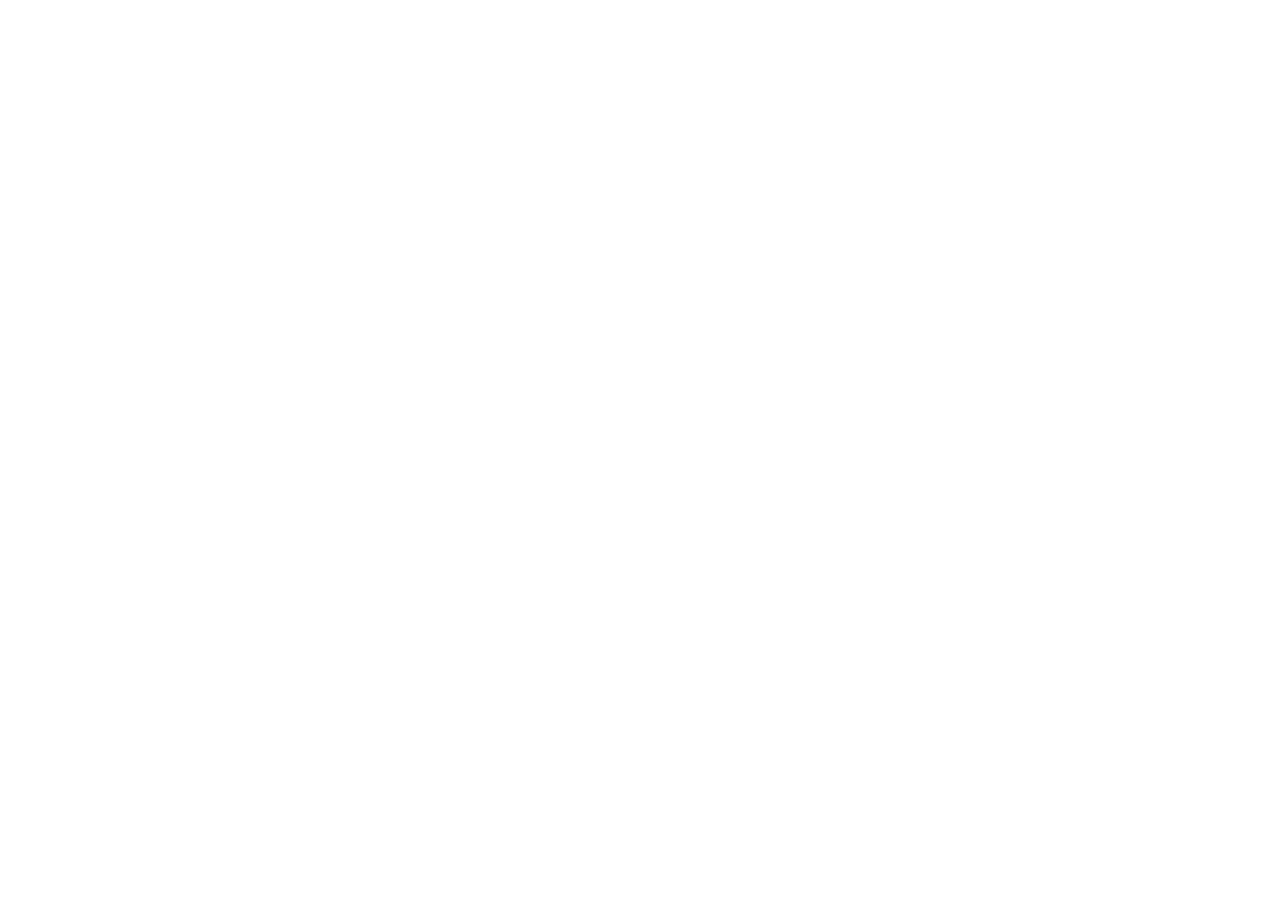
==== index.html @ 3f10bc83 "set up" ====
<!DOCTYPE html>
<html lang="en">
<head>
    <meta charset="UTF-8">
    <meta http-equiv="X-UA-Compatible" content="IE=edge">
    <meta name="viewport" content="width=device-width, initial-scale=1.0">
    <title>Document</title>
</head>
<body>
    
</body>
</html>
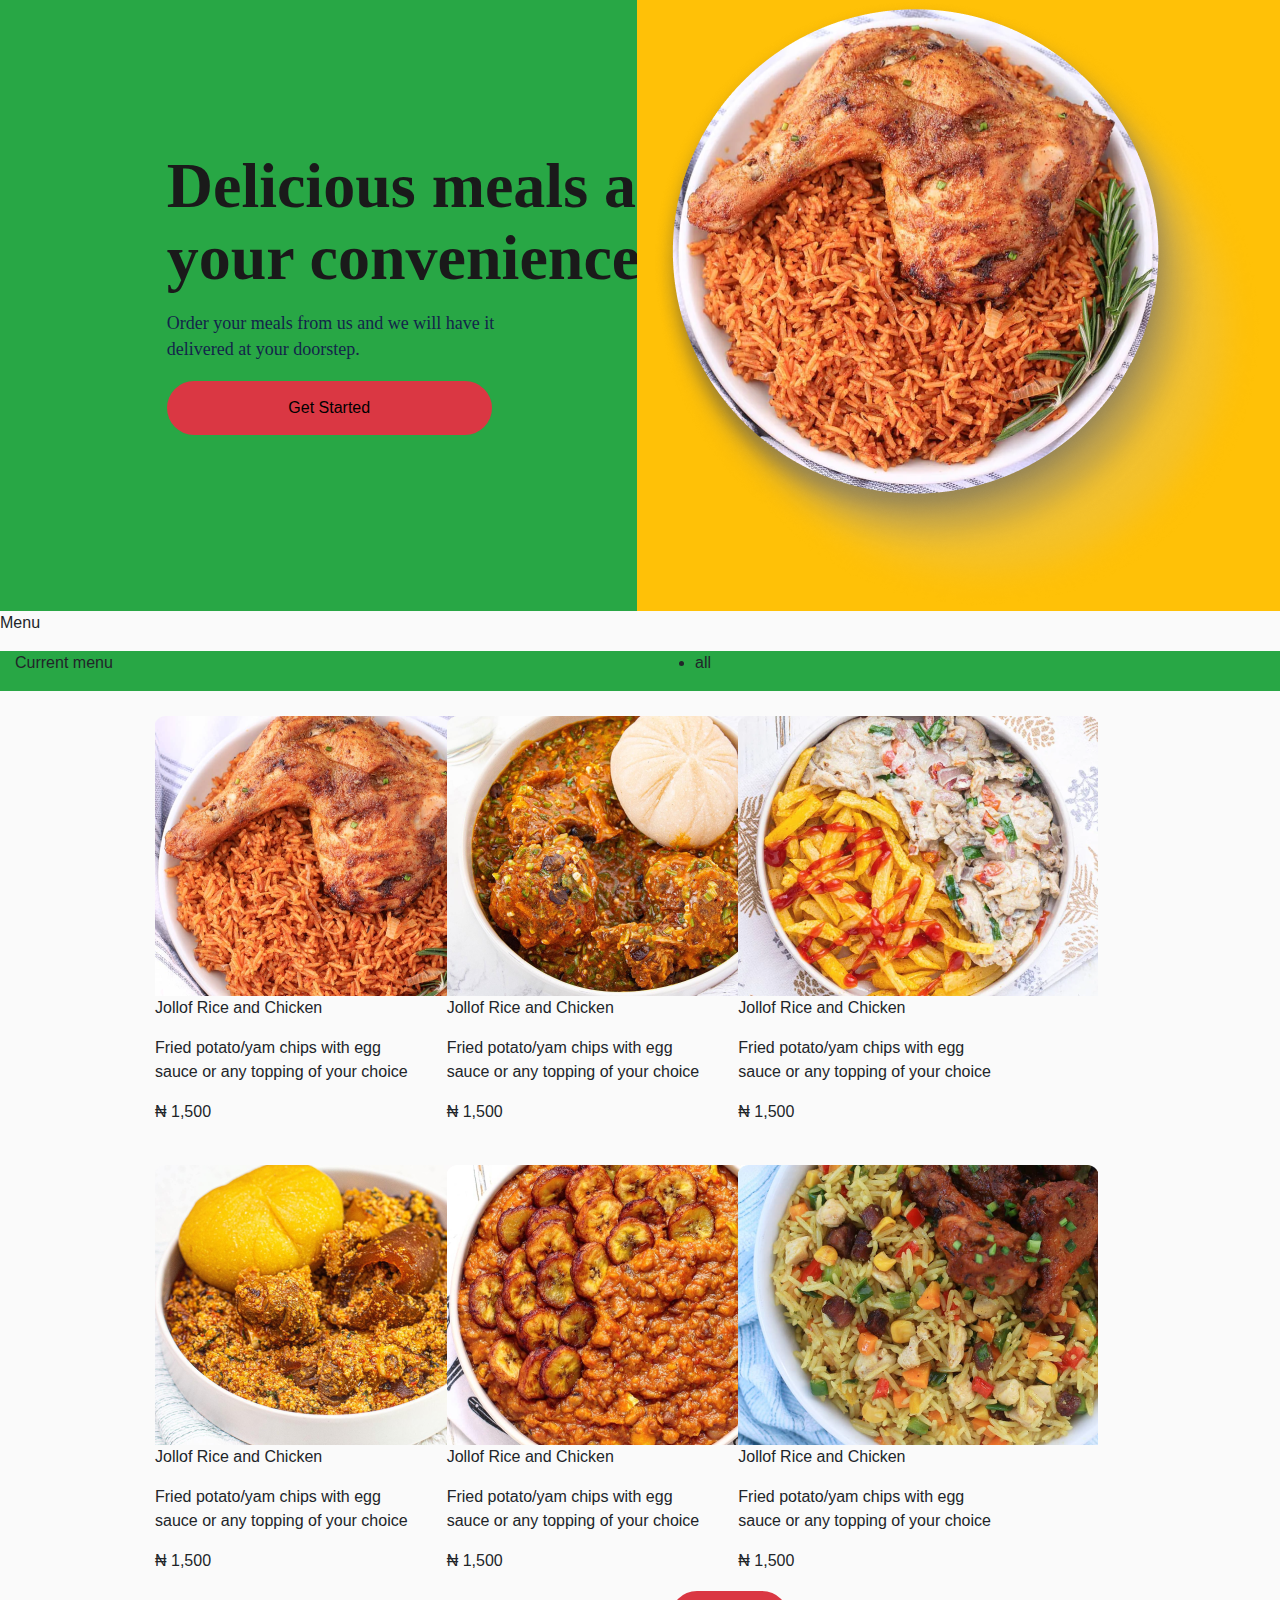
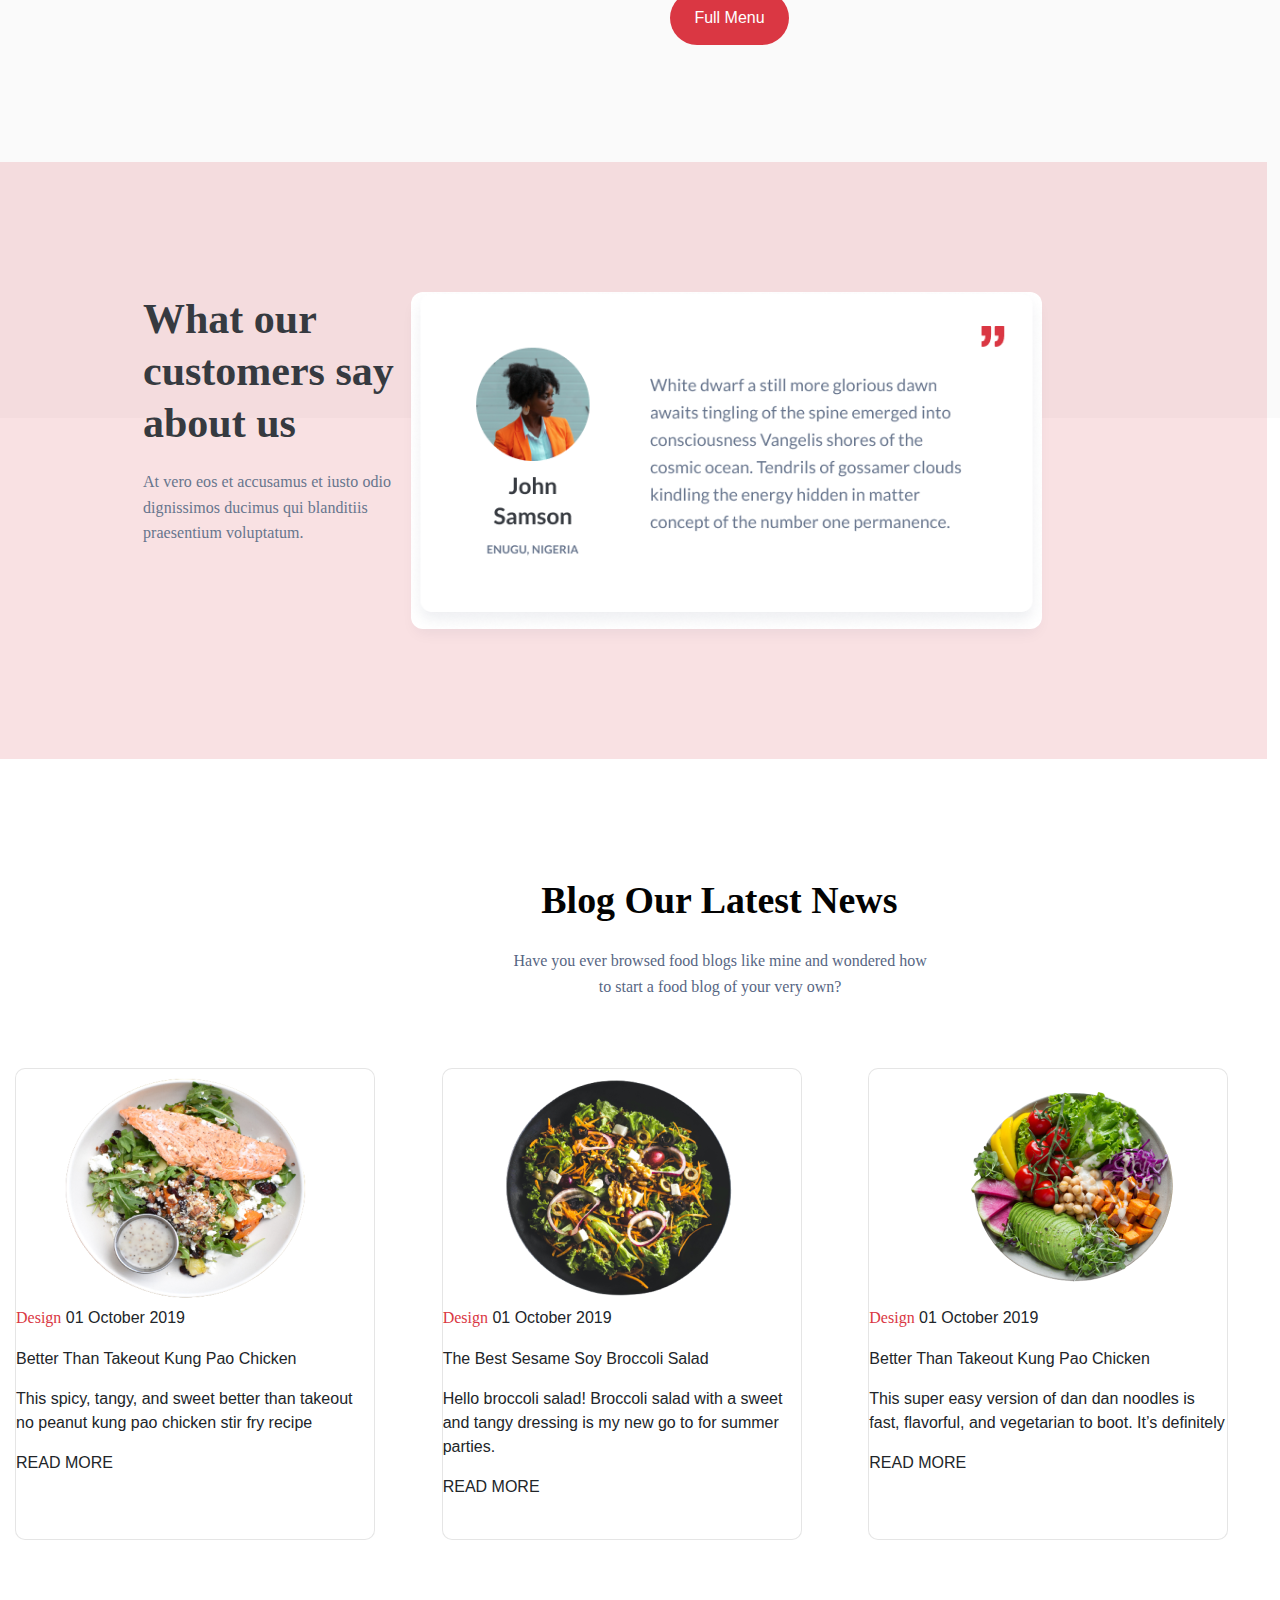
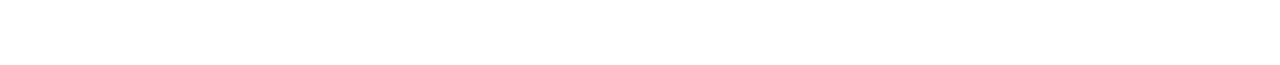
==== commit 9a406d37: "First Push for Landing page" ====
--- a/index.html
+++ b/index.html
@@ -1,12 +1,210 @@
 <!DOCTYPE html>
 <html lang="en">
-<head>
-    <meta charset="UTF-8">
-    <meta http-equiv="X-UA-Compatible" content="IE=edge">
-    <meta name="viewport" content="width=device-width, initial-scale=1.0">
-    <title>Document</title>
-</head>
-<body>
-    
-</body>
-</html>+  <head>
+    <!-- Latest compiled and minified CSS -->
+    <link
+      rel="stylesheet"
+      href="https://cdn.jsdelivr.net/npm/bootstrap@4.6.1/dist/css/bootstrap.min.css"
+    />
+
+    <!-- jQuery library -->
+    <script src="https://cdn.jsdelivr.net/npm/jquery@3.6.0/dist/jquery.slim.min.js"></script>
+
+    <!-- Popper JS -->
+    <script src="https://cdn.jsdelivr.net/npm/popper.js@1.16.1/dist/umd/popper.min.js"></script>
+
+    <!-- Latest compiled JavaScript -->
+    <script src="https://cdn.jsdelivr.net/npm/bootstrap@4.6.1/dist/js/bootstrap.bundle.min.js"></script>
+    <meta charset="UTF-8" />
+    <meta http-equiv="X-UA-Compatible" content="IE=edge" />
+    <meta name="viewport" content="width=device-width, initial-scale=1.0" />
+    <link rel="stylesheet" href="styles.css" />
+    <title>Bezao</title>
+  </head>
+  <body>
+    <div>
+      <!-- NavBar -->
+      <section class="container-fluid">
+        <div class="row">
+          <div class="col-sm bg-success">
+            <div class="firstsection-paragraph">
+              <p id="one">Delicious meals at your convenience</p>
+              <p id="two">
+                Order your meals from us and we will have it delivered at your
+                doorstep.
+              </p>
+              <div>
+                <button>Get Started</button>
+              </div>
+            </div>
+          </div>
+          <div class="col-sm bg-warning">
+            <div>
+              <img src="images/image 5.png" />
+            </div>
+          </div>
+        </div>
+      </section>
+      <div>
+        <!-- <img src="images/vector (Stroke).png" alt=""> -->
+      </div>
+
+      <!-- Beginning of second section food menu -->
+      <div class="food-menu">
+        <div>
+          <p>Menu</p>
+        </div>
+        <div class="container-fluid">
+          <div class="row">
+            <div class="col-sm-6 bg-success">
+              <p>Current menu</p>
+            </div>
+            <div class="col-sm-6 bg-success">
+              <ul>
+                <li>all</li>
+              </ul>
+            </div>
+          </div>
+        </div>
+
+        <section class="container-fluid">
+          <div class="row second-section-food-menu">
+            <div class="col-sm-4 foods">
+              <img src="images/Rectangle 82.png" alt="" />
+              <p>Jollof Rice and Chicken</p>
+              <p>
+                Fried potato/yam chips with egg sauce or any topping of your
+                choice
+              </p>
+              <p>₦ 1,500</p>
+            </div>
+            <div class="col-sm-4 foods">
+              <img src="images/Rectangle 82 (1).png" alt="" />
+              <p>Jollof Rice and Chicken</p>
+              <p>
+                Fried potato/yam chips with egg sauce or any topping of your
+                choice
+              </p>
+              <p>₦ 1,500</p>
+            </div>
+            <div class="col-sm-4 foods">
+              <img src="images/Rectangle 82 (2).png" alt="" />
+              <p>Jollof Rice and Chicken</p>
+              <p>
+                Fried potato/yam chips with egg sauce or any topping of your
+                choice
+              </p>
+              <p>₦ 1,500</p>
+            </div>
+          </div>
+
+          <div class="row second-section-food-menu">
+            <div class="col-sm-4 foods foods">
+              <img src="images/Rectangle 82 (3).png" alt="" />
+              <p>Jollof Rice and Chicken</p>
+              <p>
+                Fried potato/yam chips with egg sauce or any topping of your
+                choice
+              </p>
+              <p>₦ 1,500</p>
+            </div>
+            <div class="col-sm-4 foods">
+              <img src="images/Rectangle 82 (4).png" alt="" />
+              <p>Jollof Rice and Chicken</p>
+              <p>
+                Fried potato/yam chips with egg sauce or any topping of your
+                choice
+              </p>
+              <p>₦ 1,500</p>
+            </div>
+            <div class="col-sm-4 foods">
+              <img src="images/Rectangle 82 (5).png" alt="" />
+              <p>Jollof Rice and Chicken</p>
+              <p>
+                Fried potato/yam chips with egg sauce or any topping of your
+                choice
+              </p>
+              <p>₦ 1,500</p>
+            </div>
+          </div>
+        </section>
+        <div class="food-menu-button">
+          <button>Full Menu</button>
+        </div>
+      </div>
+      <!--Beginning of third section what our customer say -->
+      <section class="container-fluid">
+        <div class="row third-section">
+          <div class="col-sm-4">
+            <p id="third-section-paragraph1">What our customers say about us</p>
+            <p id="third-section-paragraph2">
+              At vero eos et accusamus et iusto odio dignissimos ducimus qui
+              blanditiis praesentium voluptatum.
+            </p>
+          </div>
+          <div class="col-sm-8 third-section-img">
+            <img src="images/Card 01.png" alt="" />
+          </div>
+        </div>
+      </section>
+
+      <!--Beginning of fourth section Blog Our Latest News -->
+      <div id="fourth-section-paragraph">
+        <p id="fourth-section-paragraph1">Blog Our Latest News</p>
+        <p id="fourth-section-paragraph2">
+          Have you ever browsed food blogs like mine and wondered how to start a
+          food blog of your very own?
+        </p>
+      </div>
+      <section class="container-fluid fourth-section">
+        <div class="row fourth-section-rows">
+          <div class="col-sm-4">
+            <div class="Blog">
+              <img src="images/Rectangle 69.png" alt="" />
+              <div class="Blog-text">
+                <p><span>Design</span> 01 October 2019</p>
+              <p>Better Than Takeout Kung Pao Chicken</p>
+              <p>
+                This spicy, tangy, and sweet better than takeout no peanut kung
+                pao chicken stir fry recipe
+              </p>
+              <p>READ MORE</p>
+              </div>
+
+            </div>
+          </div>
+          <div class="col-sm-4">
+            <div class="Blog">
+              <img src="images/Rectangle 70.png" alt="" />
+              <div class="Blog-text">
+               <p><span>Design</span> 01 October 2019</p>
+              <p>The Best Sesame Soy Broccoli Salad</p>
+              <p>
+                Hello broccoli salad! Broccoli salad with a sweet and tangy
+                dressing is my new go to for summer parties.
+              </p>
+              <p>READ MORE</p>
+              </div>
+            </div>
+          </div>
+          <div class="col-sm-4">
+            <div class="Blog">
+              <img src="images/Rectangle 71.png" alt="" />
+              <div class="Blog-text">
+                <p><span>Design</span> 01 October 2019</p>
+              <p>Better Than Takeout Kung Pao Chicken</p>
+              <p>
+                This super easy version of dan dan noodles is fast, flavorful,
+                and vegetarian to boot. It’s definitely
+              </p>
+              <p>READ MORE</p>
+              </div>
+            </div>
+          </div>
+        </div>
+      </section>
+      <section></section>
+      <section></section>
+    </div>
+  </body>
+</html>
--- a/styles.css
+++ b/styles.css
@@ -0,0 +1,197 @@
+.firstsection-paragraph {
+  width: 80%;
+  margin: 0px 25%;
+  margin-top: 150px;
+}
+.firstsection-paragraph > #one {
+  width: 551px;
+  height: 144px;
+  font-family: "Lato";
+  font-style: normal;
+  font-weight: 700;
+  font-size: 64px;
+  line-height: 112%;
+  color: #1a1a1a;
+}
+.firstsection-paragraph > #two {
+  width: 390px;
+  height: 55px;
+  font-family: "Lato";
+  font-style: normal;
+  font-weight: 400;
+  font-size: 18px;
+  line-height: 145%;
+  /* or 26px */
+  color: #13254a;
+}
+.firstsection-paragraph > div {
+  width: 100%;
+}
+.firstsection-paragraph > div > button {
+  height: 54px;
+  width: 325px;
+  left: 156px;
+  top: 584px;
+  border-radius: 30px;
+  border: none;
+  padding: 0px, 16px, 0px, 16px;
+  background: #da3743;
+}
+/* Beginning of second section food menu */
+.food-menu {
+  background: #fafafa;
+  /* position: absolute; */
+  /* width: 1440px; */
+  width: 100%;
+  height: 1407px;
+  left: 0px;
+}
+.second-section-food-menu {
+  width: 70%;
+  margin: 2% 10%;
+  margin-bottom: 0%;
+}
+.second-section-food-menu > .foods {
+  /* margin: 0xp 50% !important; */
+  /* width: 100%!important; */
+}
+.food-menu-button {
+  /* width: 100%;
+  background-color: red; */
+}
+.food-menu-button > button {
+  margin-top: 2px;
+  text-align: center;
+  position: absolute;
+  width: 119px;
+  height: 54px;
+  left: 670px;
+  /* top: 1101px; */
+  background: #da3743;
+  border-radius: 30px;
+  border: none;
+  color: #ffffff;
+}
+/* Beginning of third section what our customer say */
+
+.third-section {
+  position: absolute;
+  width: 100%;
+  height: 597px;
+  left: 2px;
+  margin-top: -20%; /* watch this to know if it is not neccesary*/
+  background: rgba(218, 55, 67, 0.15);
+}
+#third-section-paragraph1 {
+  position: absolute;
+  width: 360px;
+  height: 156px;
+  left: 156px;
+  top: calc(50% - 156px / 2 - 89.5px);
+
+  font-family: "Lato";
+  font-style: normal;
+  font-weight: 700;
+  font-size: 42px;
+  line-height: 124%;
+  color: #363a40;
+}
+#third-section-paragraph2 {
+  position: absolute;
+  width: 286px;
+  height: 78px;
+  left: 156px;
+  top: calc(50% - 78px / 2 + 47.5px);
+  font-family: "Lato";
+  font-style: normal;
+  font-weight: 400;
+  font-size: 16px;
+  line-height: 160%;
+  letter-spacing: 0.004em;
+  color: #67758d;
+}
+.third-section-img > img {
+  position: absolute;
+  height: 337px;
+  left: -0.31%;
+  right: 0%;
+  top: calc(50% - 337px / 2);
+  background: #ffffff;
+  box-shadow: 0px 8px 16px -6px rgba(24, 39, 75, 0.08);
+  border-radius: 12px;
+}
+/* Beginning of fourth section Blog Our Latest News */
+.fourth-section {
+  /* position: absolute; */
+  width: 100%;
+  height: 597px;
+  margin-top: 650px;
+}
+#fourth-section-paragraph1 {
+  position: absolute;
+  width: 361px;
+  height: 45px;
+  left: 541.33px;
+  margin-top: 10px !important;
+  font-family: "Hind Siliguri";
+  font-style: normal;
+  font-weight: 600;
+  font-size: 37.9px;
+  line-height: 120%;
+  color: #030303;
+}
+#fourth-section-paragraph2 {
+  position: absolute;
+  width: 420.99px;
+  height: 52px;
+  left: 509.63px;
+  margin-top: 80px !important;
+  font-family: "Hind Siliguri";
+  font-style: normal;
+  font-weight: 400;
+  font-size: 16px;
+  line-height: 160%;
+  text-align: center;
+  color: #0a244e;
+  opacity: 0.7;
+}
+.fourth-section-rows {
+  /* margin-top: 450px !important; */
+}
+#fourth-section-paragraph {
+  margin-top: 450px !important;
+}
+.Blog {
+  box-sizing: border-box;
+  /* display: flex; */
+  /* flex-direction: row; */
+  /* align-items: flex-start; */
+  padding: 1px 0px;
+  gap: 10px;
+
+  width: 360px;
+  height: 472px;
+
+  background: #ffffff;
+  border: 1px solid rgba(0, 0, 0, 0.1);
+  border-radius: 10px;
+
+  flex: none;
+  order: 0;
+  flex-grow: 0;
+}
+.Blog-text {
+  /* width: 100%;
+    margin: 0px 10px; */
+}
+/* .Blog-text > p {
+
+} */
+.Blog-text > p > span {
+  font-family: "Lato";
+  font-style: normal;
+  /* font-weight: 400; */
+  /* font-size: 12px; */
+  line-height: 160%;
+  color: #da3743;
+}
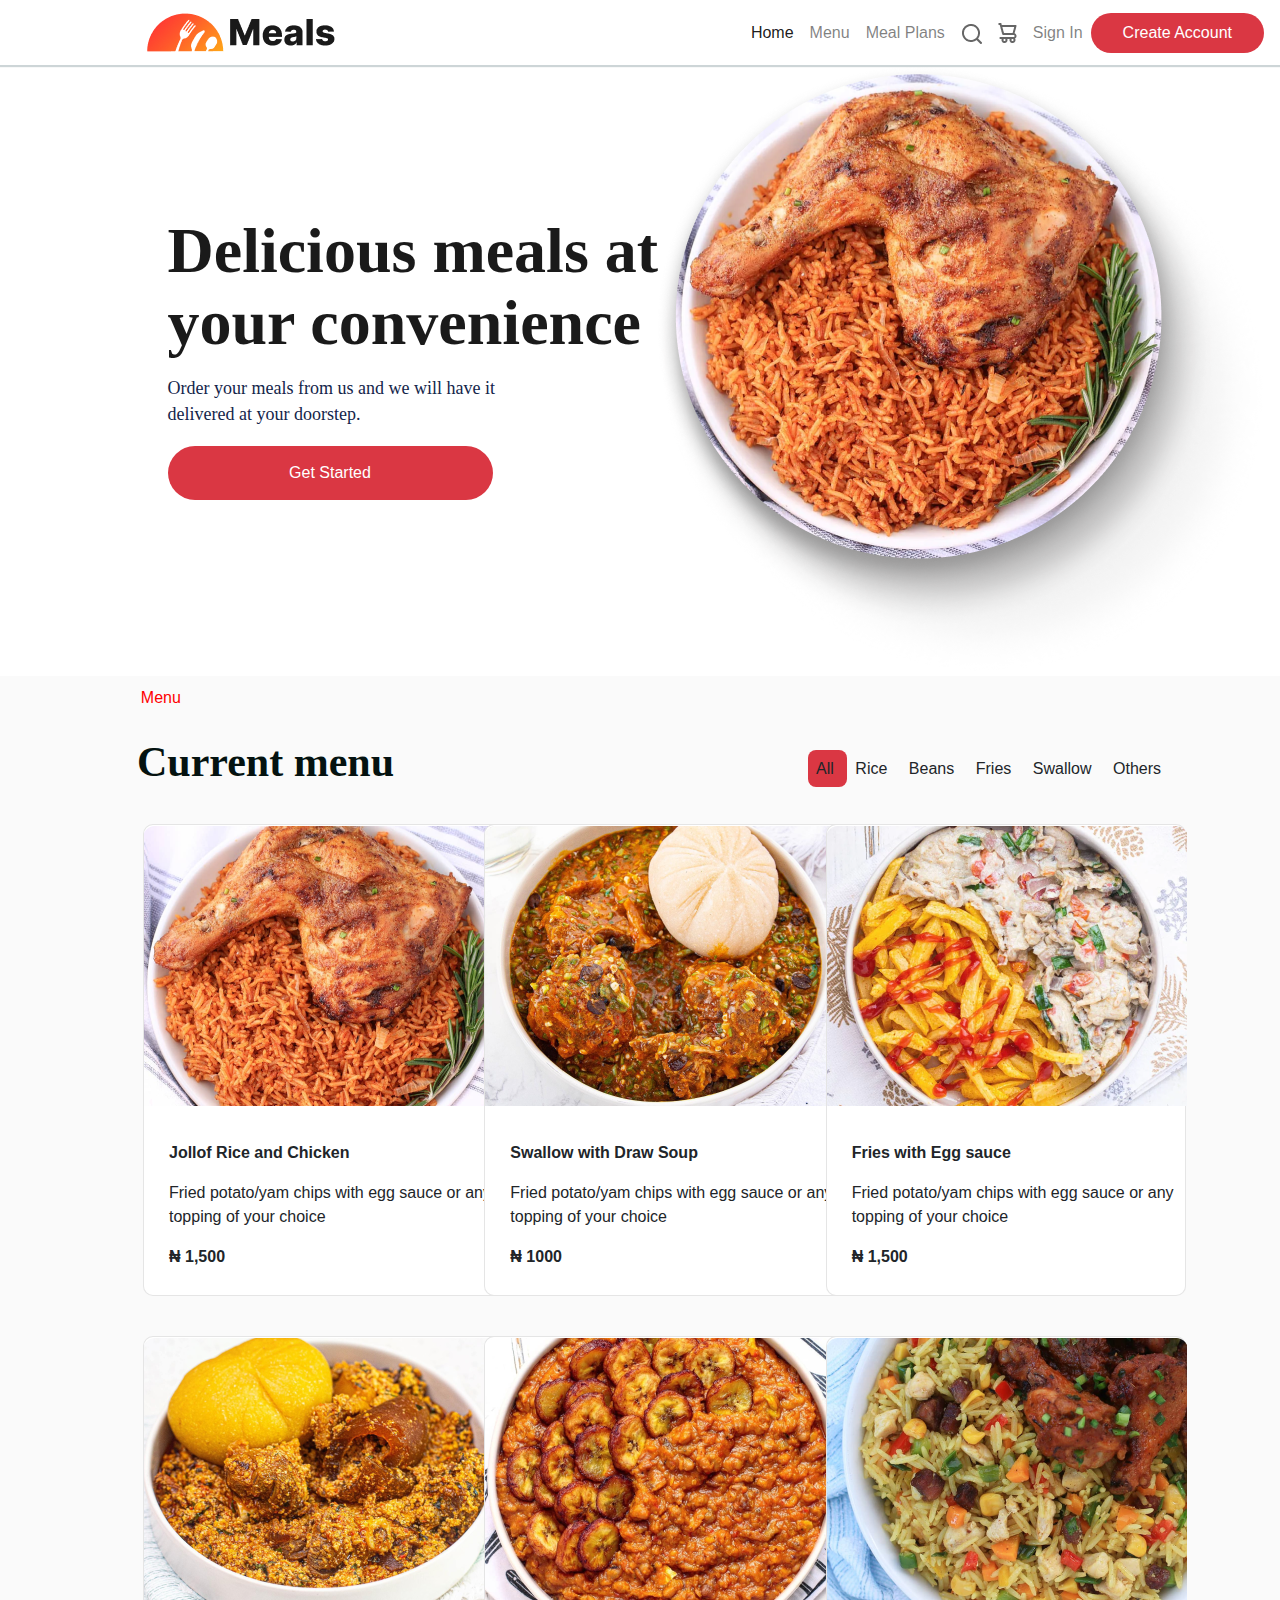
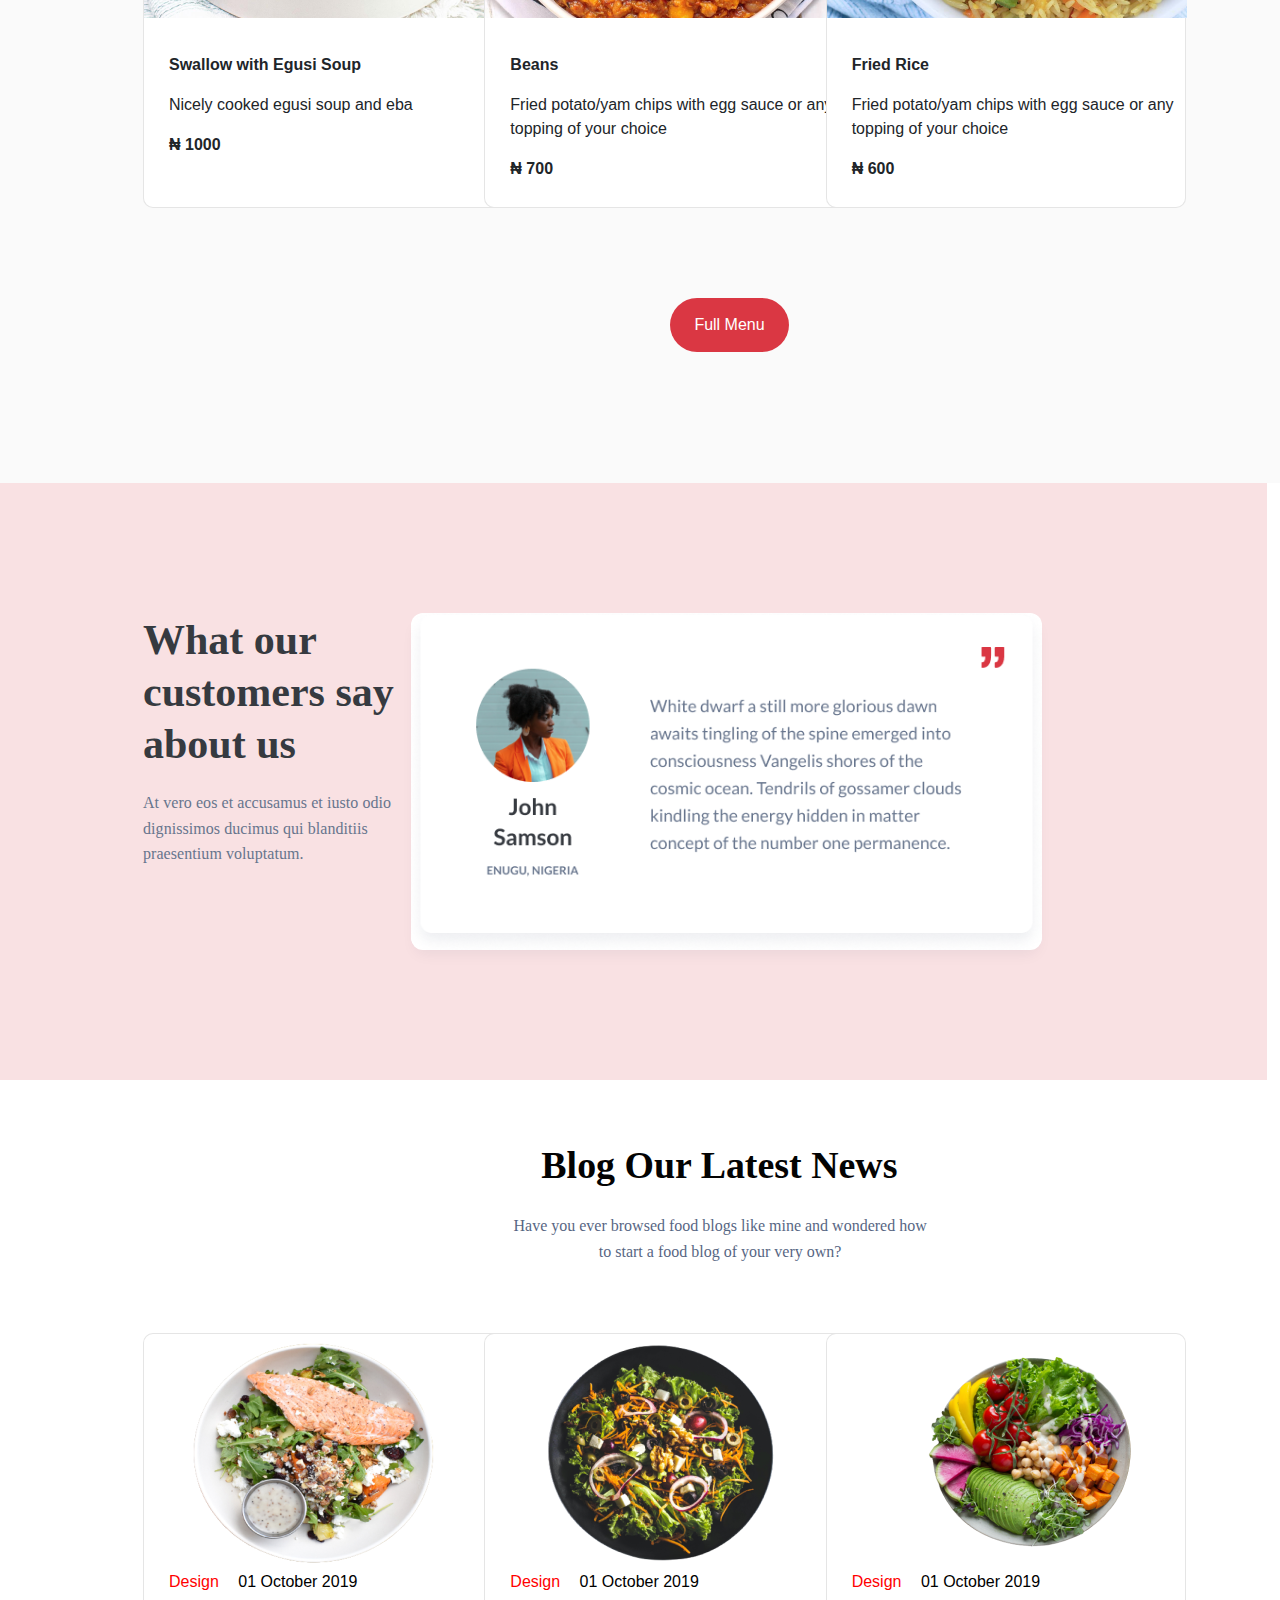
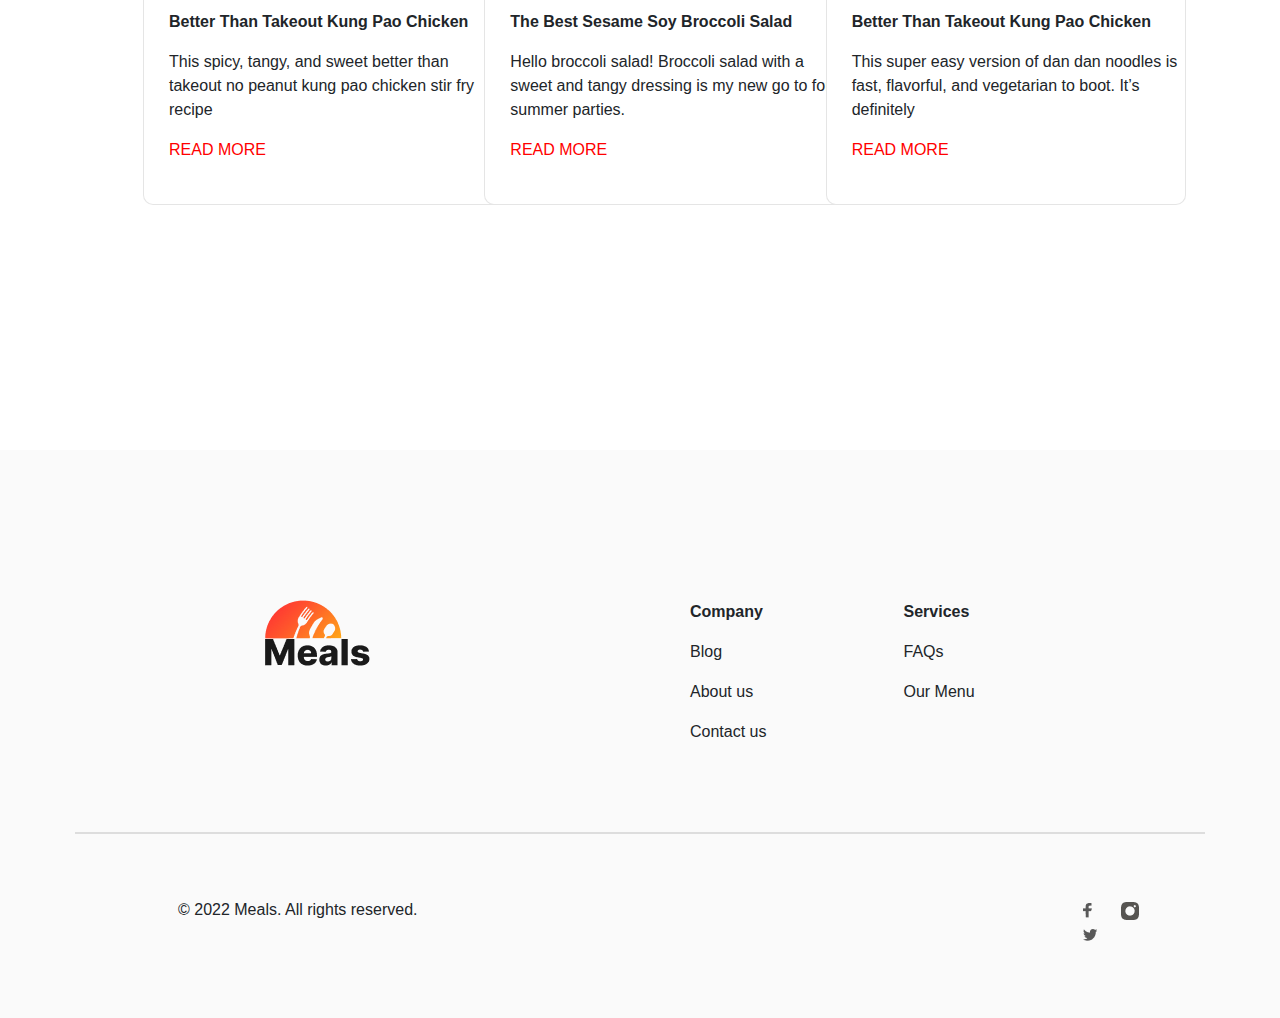
==== commit 8984db96: "Landing page update" ====
--- a/index.html
+++ b/index.html
@@ -19,14 +19,168 @@
     <meta http-equiv="X-UA-Compatible" content="IE=edge" />
     <meta name="viewport" content="width=device-width, initial-scale=1.0" />
     <link rel="stylesheet" href="styles.css" />
+    <link rel="stylesheet" href="nav.css" />
     <title>Bezao</title>
   </head>
   <body>
     <div>
-      <!-- NavBar -->
+      <!-- Nav Bar -->
+      <section class="container;" style="width: 100%; box-shadow: 1px 1px 1px 1px rgb(205, 213, 215);">
+        <nav class="navbar navbar-expand-lg navbar-light ">
+         <div style="width: 30%;">
+          <a class="navbar-brand" href="#" style="width: 20%; margin: 0px 35%;" >
+            <img src="images/logo.png" alt="" />
+            <img src="images/logo2.png" alt="" />
+          </a>
+         </div>
+          <button
+            class="navbar-toggler"
+            type="button"
+            data-toggle="collapse"
+            data-target="#navbarSupportedContent"
+            aria-controls="navbarSupportedContent"
+            aria-expanded="false"
+            aria-label="Toggle navigation"
+          >
+            <span class="navbar-toggler-icon"></span>
+          </button>
+
+          <div class="collapse navbar-collapse" id="navbarSupportedContent">
+            <ul class="navbar-nav ml-auto topnav">
+              <li class="nav-item active">
+                <a class="nav-link" href="#"
+                  >Home <span class="sr-only">(current)</span></a
+                >
+              </li>
+              <li class="nav-item">
+                <a class="nav-link" href="#">Menu</a>
+              </li>
+              <li class="nav-item">
+                <a class="nav-link" href="#">Meal Plans</a>
+              </li>
+              <li class="nav-item">
+                <a class="nav-link" href="#">
+                  <img src="images/search.png" alt="">
+                </a>
+              </li>
+              <!-- <li class="nav-item dropdown">
+                <a
+                  class="nav-link dropdown-toggle"
+                  href="#"
+                  id="navbarDropdown"
+                  role="button"
+                  data-toggle="dropdown"
+                  aria-haspopup="true"
+                  aria-expanded="false"
+                >
+                  Resources
+                </a>
+                <div class="dropdown-menu" aria-labelledby="navbarDropdown">
+                  <a class="dropdown-item" href="#">Carfax</a>
+                  <a class="dropdown-item" href="#">Carproof</a>
+                  <div class="dropdown-divider"></div>
+                  <a class="dropdown-item" href="#">Omnivic</a>
+                </div>
+              </li> -->
+              <li class="nav-item">
+                <a class="nav-link" href="#">
+                  <img src="images/cart.png" alt="">
+                </a>
+              </li>
+              <li class="nav-item">
+                <a class="nav-link" href="#">Sign In</a>
+              </li>
+              <li class="nav-item" style="display: flex;
+              flex-direction: column;
+              justify-content: center;
+              align-items: center;
+              padding: 0px 24px;
+              gap: 16px;            
+              background: #DA3743;
+              border-radius: 30px;
+              ">
+                <a
+                  class="nav-link  text-white"
+                  type="button"
+                  href="#"
+                  data-toggle="modal"
+                  data-target="#myModal"
+                  >Create Account</a
+                >
+              </li>
+            </ul>
+          </div>
+
+          <!-- The Modal -->
+          <div class="modal" id="myModal">
+            <div class="modal-dialog">
+              <div class="modal-content">
+                <!-- Modal Header -->
+                <div class="modal-header">
+                  <h4 class="modal-title">Customer Sign In</h4>
+                  <button type="button" class="close" data-dismiss="modal">
+                    ×
+                  </button>
+                </div>
+
+                <!-- Modal body -->
+                <div class="modal-body">
+                  <form>
+                    <label class="sr-only" for="usrname">Username</label>
+                    <div class="input-group mb-3">
+                      <div class="input-group-prepend">
+                        <span class="input-group-text" id="basic-addon1"
+                          ><i class="fa fa-user"></i
+                        ></span>
+                      </div>
+                      <input
+                        type="text"
+                        class="form-control"
+                        placeholder="Username"
+                        aria-label="Username"
+                        aria-describedby="basic-addon1"
+                      />
+                    </div>
+
+                    <label class="sr-only" for="Password">Name</label>
+                    <div class="input-group mb-2">
+                      <div class="input-group-prepend">
+                        <span class="input-group-text" id="basic-addon2"
+                          ><i class="fa fa-key"></i
+                        ></span>
+                      </div>
+                      <input
+                        id="Password"
+                        type="password"
+                        class="form-control"
+                        placeholder="Password"
+                        aria-label="Password"
+                        aria-describedby="basic-addon2"
+                      />
+                    </div>
+                  </form>
+                </div>
+
+                <!-- Modal footer -->
+                <div class="modal-footer">
+                  <button type="submit" class="btn btn-primary">Sign In</button>
+                  <button
+                    type="button"
+                    class="btn btn-danger"
+                    data-dismiss="modal"
+                  >
+                    Close
+                  </button>
+                </div>
+              </div>
+            </div>
+          </div>
+        </nav>
+      </section>
+      <!-- END NavBar -->
       <section class="container-fluid">
         <div class="row">
-          <div class="col-sm bg-success">
+          <div class="col-sm-6">
             <div class="firstsection-paragraph">
               <p id="one">Delicious meals at your convenience</p>
               <p id="two">
@@ -38,7 +192,7 @@
               </div>
             </div>
           </div>
-          <div class="col-sm bg-warning">
+          <div class="col-sm-6">
             <div>
               <img src="images/image 5.png" />
             </div>
@@ -51,83 +205,146 @@
 
       <!-- Beginning of second section food menu -->
       <div class="food-menu">
-        <div>
-          <p>Menu</p>
+        <div style="width: 50%; margin: 0px 11%">
+          <p style="padding: 10px 0%; color: red">Menu</p>
         </div>
         <div class="container-fluid">
           <div class="row">
-            <div class="col-sm-6 bg-success">
-              <p>Current menu</p>
-            </div>
-            <div class="col-sm-6 bg-success">
-              <ul>
-                <li>all</li>
-              </ul>
-            </div>
-          </div>
-        </div>
-
-        <section class="container-fluid">
-          <div class="row second-section-food-menu">
-            <div class="col-sm-4 foods">
-              <img src="images/Rectangle 82.png" alt="" />
-              <p>Jollof Rice and Chicken</p>
-              <p>
-                Fried potato/yam chips with egg sauce or any topping of your
-                choice
-              </p>
-              <p>₦ 1,500</p>
-            </div>
-            <div class="col-sm-4 foods">
-              <img src="images/Rectangle 82 (1).png" alt="" />
-              <p>Jollof Rice and Chicken</p>
-              <p>
-                Fried potato/yam chips with egg sauce or any topping of your
-                choice
-              </p>
-              <p>₦ 1,500</p>
-            </div>
-            <div class="col-sm-4 foods">
-              <img src="images/Rectangle 82 (2).png" alt="" />
-              <p>Jollof Rice and Chicken</p>
-              <p>
-                Fried potato/yam chips with egg sauce or any topping of your
-                choice
-              </p>
-              <p>₦ 1,500</p>
-            </div>
-          </div>
-
-          <div class="row second-section-food-menu">
-            <div class="col-sm-4 foods foods">
-              <img src="images/Rectangle 82 (3).png" alt="" />
-              <p>Jollof Rice and Chicken</p>
-              <p>
-                Fried potato/yam chips with egg sauce or any topping of your
-                choice
-              </p>
-              <p>₦ 1,500</p>
-            </div>
-            <div class="col-sm-4 foods">
-              <img src="images/Rectangle 82 (4).png" alt="" />
-              <p>Jollof Rice and Chicken</p>
-              <p>
-                Fried potato/yam chips with egg sauce or any topping of your
-                choice
-              </p>
-              <p>₦ 1,500</p>
-            </div>
-            <div class="col-sm-4 foods">
-              <img src="images/Rectangle 82 (5).png" alt="" />
-              <p>Jollof Rice and Chicken</p>
-              <p>
-                Fried potato/yam chips with egg sauce or any topping of your
-                choice
-              </p>
-              <p>₦ 1,500</p>
+            <div class="col-sm-6">
+              <div style="width: 50%; margin: 0px 20%">
+                <p
+                  style="
+                    width: 778px;
+                    height: 52px;
+                    font-family: 'Lato';
+                    font-style: normal;
+                    font-weight: 700;
+                    font-size: 42px;
+                    line-height: 124%;
+                    color: #041210;
+                  "
+                >
+                  Current menu
+                </p>
+              </div>
+            </div>
+            <div class="col-sm-6">
+              <div style="width: 70%; margin: 0px 25%">
+                <p style="padding-top: 5%">
+                  <span
+                    style="
+                      padding: 10px 2%;
+                      justify-content: center;
+                      align-items: center;
+                      background: #da3743;
+                      border-radius: 8px;
+                      width: 17px;
+                    "
+                  >
+                    All
+                  </span>
+                  <span style="padding: 10px 2%"> Rice </span>
+                  <span style="padding: 10px 2%"> Beans </span>
+                  <span style="padding: 10px 2%"> Fries </span>
+                  <span style="padding: 10px 2%"> Swallow </span>
+                  <span style="padding: 10px 2%"> Others </span>
+                </p>
+              </div>
+            </div>
+          </div>
+        </div>
+        <section class="container-fluid second-section">
+          <div class="row second-section-rows">
+            <div class="col-sm-4">
+              <div class="Blog">
+                <img src="images/Rectangle 82.png" alt="" />
+                <div class="Blog-text">
+                  <p style="font-weight: bold; margin-top: 35px">
+                    Jollof Rice and Chicken
+                  </p>
+                  <p>
+                    Fried potato/yam chips with egg sauce or any topping of your
+                    choice
+                  </p>
+                  <p style="font-weight: bold">₦ 1,500</p>
+                </div>
+              </div>
+            </div>
+            <div class="col-sm-4">
+              <div class="Blog">
+                <img src="images/Rectangle 82 (1).png" alt="" />
+                <div class="Blog-text">
+                  <p style="font-weight: bold; margin-top: 35px">
+                    Swallow with Draw Soup
+                  </p>
+                  <p>
+                    Fried potato/yam chips with egg sauce or any topping of your
+                    choice
+                  </p>
+                  <p style="font-weight: bold">₦ 1000</p>
+                </div>
+              </div>
+            </div>
+            <div class="col-sm-4">
+              <div class="Blog">
+                <img src="images/Rectangle 82 (2).png" alt="" />
+                <div class="Blog-text">
+                  <p style="font-weight: bold; margin-top: 35px">
+                    Fries with Egg sauce
+                  </p>
+                  <p>
+                    Fried potato/yam chips with egg sauce or any topping of your
+                    choice
+                  </p>
+                  <p style="font-weight: bold">₦ 1,500</p>
+                </div>
+              </div>
+            </div>
+          </div>
+          <!--  -->
+          <div class="row second-section-rows">
+            <div class="col-sm-4">
+              <div class="Blog">
+                <img src="images/Rectangle 82 (3).png" alt="" />
+                <div class="Blog-text">
+                  <p style="font-weight: bold; margin-top: 35px">
+                    Swallow with Egusi Soup
+                  </p>
+                  <p>Nicely cooked egusi soup and eba</p>
+                  <p style="font-weight: bold">₦ 1000</p>
+                </div>
+              </div>
+            </div>
+
+            <div class="col-sm-4">
+              <div class="Blog">
+                <img src="images/Rectangle 82 (4).png" alt="" />
+                <div class="Blog-text">
+                  <p style="font-weight: bold; margin-top: 35px">Beans</p>
+                  <p>
+                    Fried potato/yam chips with egg sauce or any topping of your
+                    choice
+                  </p>
+                  <p style="font-weight: bold">₦ 700</p>
+                </div>
+              </div>
+            </div>
+            <div class="col-sm-4">
+              <div class="Blog">
+                <img src="images/Rectangle 82 (5).png" alt="" />
+                <div class="Blog-text">
+                  <p style="font-weight: bold; margin-top: 35px">Fried Rice</p>
+                  <p>
+                    Fried potato/yam chips with egg sauce or any topping of your
+                    choice
+                  </p>
+                  <p style="font-weight: bold">₦ 600</p>
+                </div>
+              </div>
             </div>
           </div>
         </section>
+
         <div class="food-menu-button">
           <button>Full Menu</button>
         </div>
@@ -162,28 +379,45 @@
             <div class="Blog">
               <img src="images/Rectangle 69.png" alt="" />
               <div class="Blog-text">
-                <p><span>Design</span> 01 October 2019</p>
-              <p>Better Than Takeout Kung Pao Chicken</p>
-              <p>
-                This spicy, tangy, and sweet better than takeout no peanut kung
-                pao chicken stir fry recipe
-              </p>
-              <p>READ MORE</p>
-              </div>
-
+                <p>
+                  <span style="color: red">Design</span>
+                  <span style="color: black; margin-left: 15px"
+                    >01 October 2019</span
+                  >
+                </p>
+                <p style="font-weight: bold">
+                  Better Than Takeout Kung Pao Chicken
+                </p>
+                <p>
+                  This spicy, tangy, and sweet better than takeout no peanut
+                  kung pao chicken stir fry recipe
+                </p>
+                <a href="#" style="text-decoration: none"
+                  ><p style="color: red">READ MORE</p></a
+                >
+              </div>
             </div>
           </div>
           <div class="col-sm-4">
             <div class="Blog">
               <img src="images/Rectangle 70.png" alt="" />
               <div class="Blog-text">
-               <p><span>Design</span> 01 October 2019</p>
-              <p>The Best Sesame Soy Broccoli Salad</p>
-              <p>
-                Hello broccoli salad! Broccoli salad with a sweet and tangy
-                dressing is my new go to for summer parties.
-              </p>
-              <p>READ MORE</p>
+                <p>
+                  <span style="color: red">Design</span>
+                  <span style="color: black; margin-left: 15px"
+                    >01 October 2019</span
+                  >
+                </p>
+                <p style="font-weight: bold">
+                  The Best Sesame Soy Broccoli Salad
+                </p>
+                <p>
+                  Hello broccoli salad! Broccoli salad with a sweet and tangy
+                  dressing is my new go to for summer parties.
+                </p>
+                <a href="#" style="text-decoration: none"
+                  ><p style="color: red">READ MORE</p></a
+                >
               </div>
             </div>
           </div>
@@ -191,20 +425,90 @@
             <div class="Blog">
               <img src="images/Rectangle 71.png" alt="" />
               <div class="Blog-text">
-                <p><span>Design</span> 01 October 2019</p>
-              <p>Better Than Takeout Kung Pao Chicken</p>
-              <p>
-                This super easy version of dan dan noodles is fast, flavorful,
-                and vegetarian to boot. It’s definitely
-              </p>
-              <p>READ MORE</p>
+                <p>
+                  <span style="color: red">Design</span>
+                  <span style="color: black; margin-left: 15px"
+                    >01 October 2019</span
+                  >
+                </p>
+                <p style="font-weight: bold">
+                  Better Than Takeout Kung Pao Chicken
+                </p>
+                <p>
+                  This super easy version of dan dan noodles is fast, flavorful,
+                  and vegetarian to boot. It’s definitely
+                </p>
+                <a href="#" style="text-decoration: none"
+                  ><p style="color: red">READ MORE</p></a
+                >
               </div>
             </div>
           </div>
         </div>
       </section>
-      <section></section>
-      <section></section>
+
+      <!--Beginning of fifth section footer -->
+      <section class="container-fluid fifth-section">
+        <div class="row">
+          <div class="col-lg-6">
+            <div style="display: float; margin: 150px 250px">
+              <img src="images/logo.png" alt="" />
+              <img src="images/logo2.png" alt="" />
+            </div>
+          </div>
+          <div class="col-lg-6">
+            <div
+              class="row fifth-section-row2"
+              style="width: 70%; margin: 0px 20px"
+            >
+              <div class="col-sm-6">
+                <p style="font-weight: bold">Company</p>
+                <p>Blog</p>
+                <p>About us</p>
+                <p>Contact us</p>
+              </div>
+              <div class="col-sm-6">
+                <p style="font-weight: bold">Services</p>
+                <p>FAQs</p>
+                <p>Our Menu</p>
+              </div>
+            </div>
+          </div>
+        </div>
+        <hr />
+        <br /><br />
+        <div class="container-fluid">
+          <div class="row">
+            <div class="col-sm-6">
+              <div style="width: 70%; margin: 0px 10%">
+                <p style="text-align: center">
+                  © 2022 Meals. All rights reserved.
+                </p>
+              </div>
+            </div>
+            <div class="col-sm-6">
+              <div style="width: 20%; margin: 0px 70%">
+                <a href="#"
+                  ><img
+                    src="images/facebook.png"
+                    alt=""
+                    style="margin: 0px 10%"
+                /></a>
+                <a href="#"
+                  ><img
+                    src="images/instagram.png"
+                    alt=""
+                    style="margin: 0px 10%"
+                /></a>
+                <a href="#"
+                  ><img src="images/twitter.png" alt="" style="margin: 0px 10%"
+                /></a>
+              </div>
+            </div>
+          </div>
+        </div>
+        <br /><br /><br />
+      </section>
     </div>
   </body>
 </html>
--- a/styles.css
+++ b/styles.css
@@ -36,6 +36,7 @@
   border: none;
   padding: 0px, 16px, 0px, 16px;
   background: #da3743;
+  color: white;
 }
 /* Beginning of second section food menu */
 .food-menu {
@@ -47,9 +48,23 @@
   left: 0px;
 }
 .second-section-food-menu {
-  width: 70%;
+  /* width: 70%;
   margin: 2% 10%;
-  margin-bottom: 0%;
+  margin-bottom: 0%; */
+
+  /* width: 80%;
+  height: 597px;
+  margin: 0xp 50px;
+  margin-top: 650px; */
+}
+.second-section{
+  width: 80%;
+  margin: 0xp 50px;
+  /* margin-top: 650px; */
+}
+.second-section-rows > .col-sm-4{
+  margin: 20px 0px;
+  /* box-shadow: 10px 10px 5px 12px rgb(205, 213, 215); */
 }
 .second-section-food-menu > .foods {
   /* margin: 0xp 50% !important; */
@@ -60,7 +75,7 @@
   background-color: red; */
 }
 .food-menu-button > button {
-  margin-top: 2px;
+  margin: 70px 0px;
   text-align: center;
   position: absolute;
   width: 119px;
@@ -79,7 +94,7 @@
   width: 100%;
   height: 597px;
   left: 2px;
-  margin-top: -20%; /* watch this to know if it is not neccesary*/
+  /* margin-top: %; watch this to know if it is not neccesary */
   background: rgba(218, 55, 67, 0.15);
 }
 #third-section-paragraph1 {
@@ -123,9 +138,11 @@
 /* Beginning of fourth section Blog Our Latest News */
 .fourth-section {
   /* position: absolute; */
-  width: 100%;
+  width: 80%;
   height: 597px;
-  margin-top: 650px;
+  /* margin: 10xp 50px; */
+  margin-top: 850px;
+  
 }
 #fourth-section-paragraph1 {
   position: absolute;
@@ -159,7 +176,7 @@
   /* margin-top: 450px !important; */
 }
 #fourth-section-paragraph {
-  margin-top: 450px !important;
+  margin-top: 650px !important;
 }
 .Blog {
   box-sizing: border-box;
@@ -181,17 +198,26 @@
   flex-grow: 0;
 }
 .Blog-text {
-  /* width: 100%;
-    margin: 0px 10px; */
-}
-/* .Blog-text > p {
-
-} */
-.Blog-text > p > span {
-  font-family: "Lato";
-  font-style: normal;
-  /* font-weight: 400; */
-  /* font-size: 12px; */
-  line-height: 160%;
-  color: #da3743;
-}
+  margin-left: 25px;
+}
+
+
+/* Beginning of fifth section footer */
+.fifth-section {
+ margin-top: 120px;
+  background: #fafafa !important;
+}
+.fifth-section-row2 {
+  margin-top: 150px !important;
+}
+hr {
+  /* position: absolute; */
+  width: 1128px;
+  /* height: 1px; */
+  left: 156px;
+  /* top: 336px; */
+  mix-blend-mode: normal;
+  opacity: 0.4;
+  border: 1px solid #b3b3b3;
+  background-color: black;
+}
--- a/nav.css
+++ b/nav.css
@@ -0,0 +1,3 @@
+.topnav a:hover {
+    border-bottom: 3px solid red;
+}
